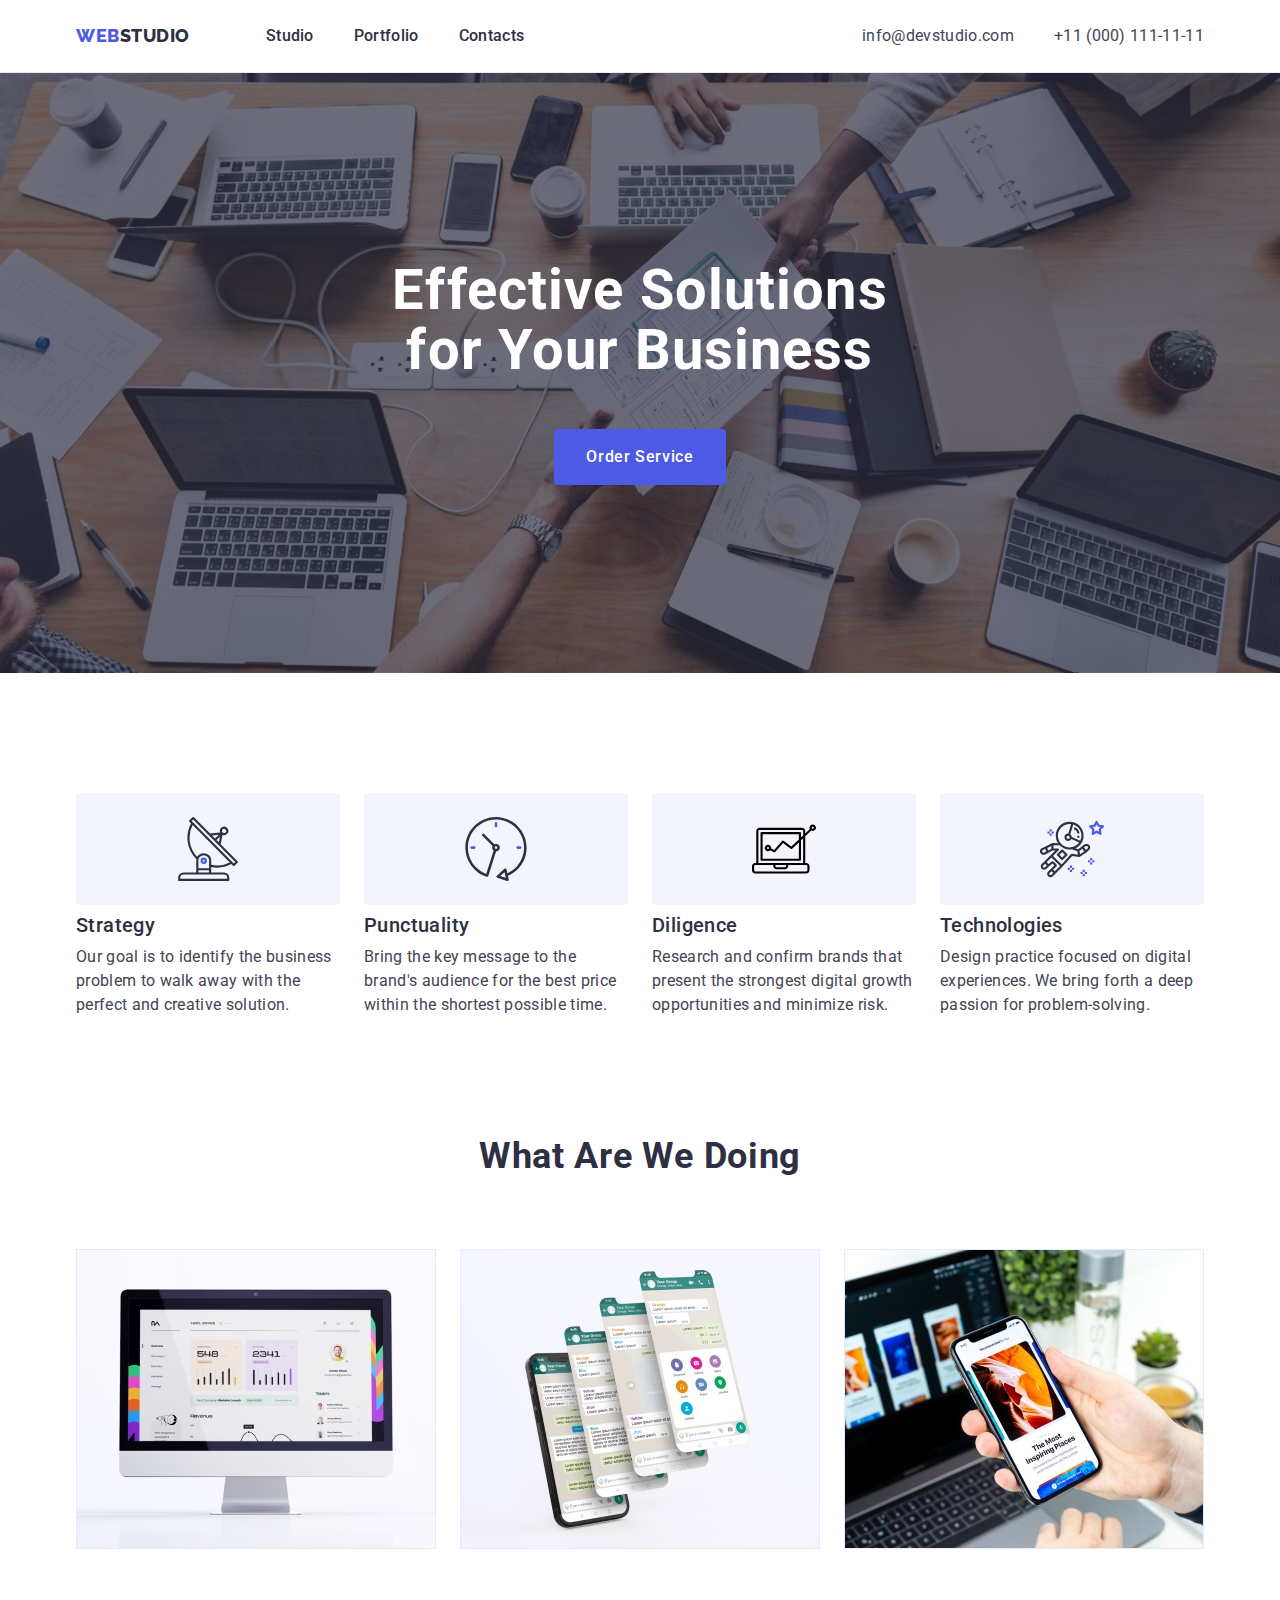
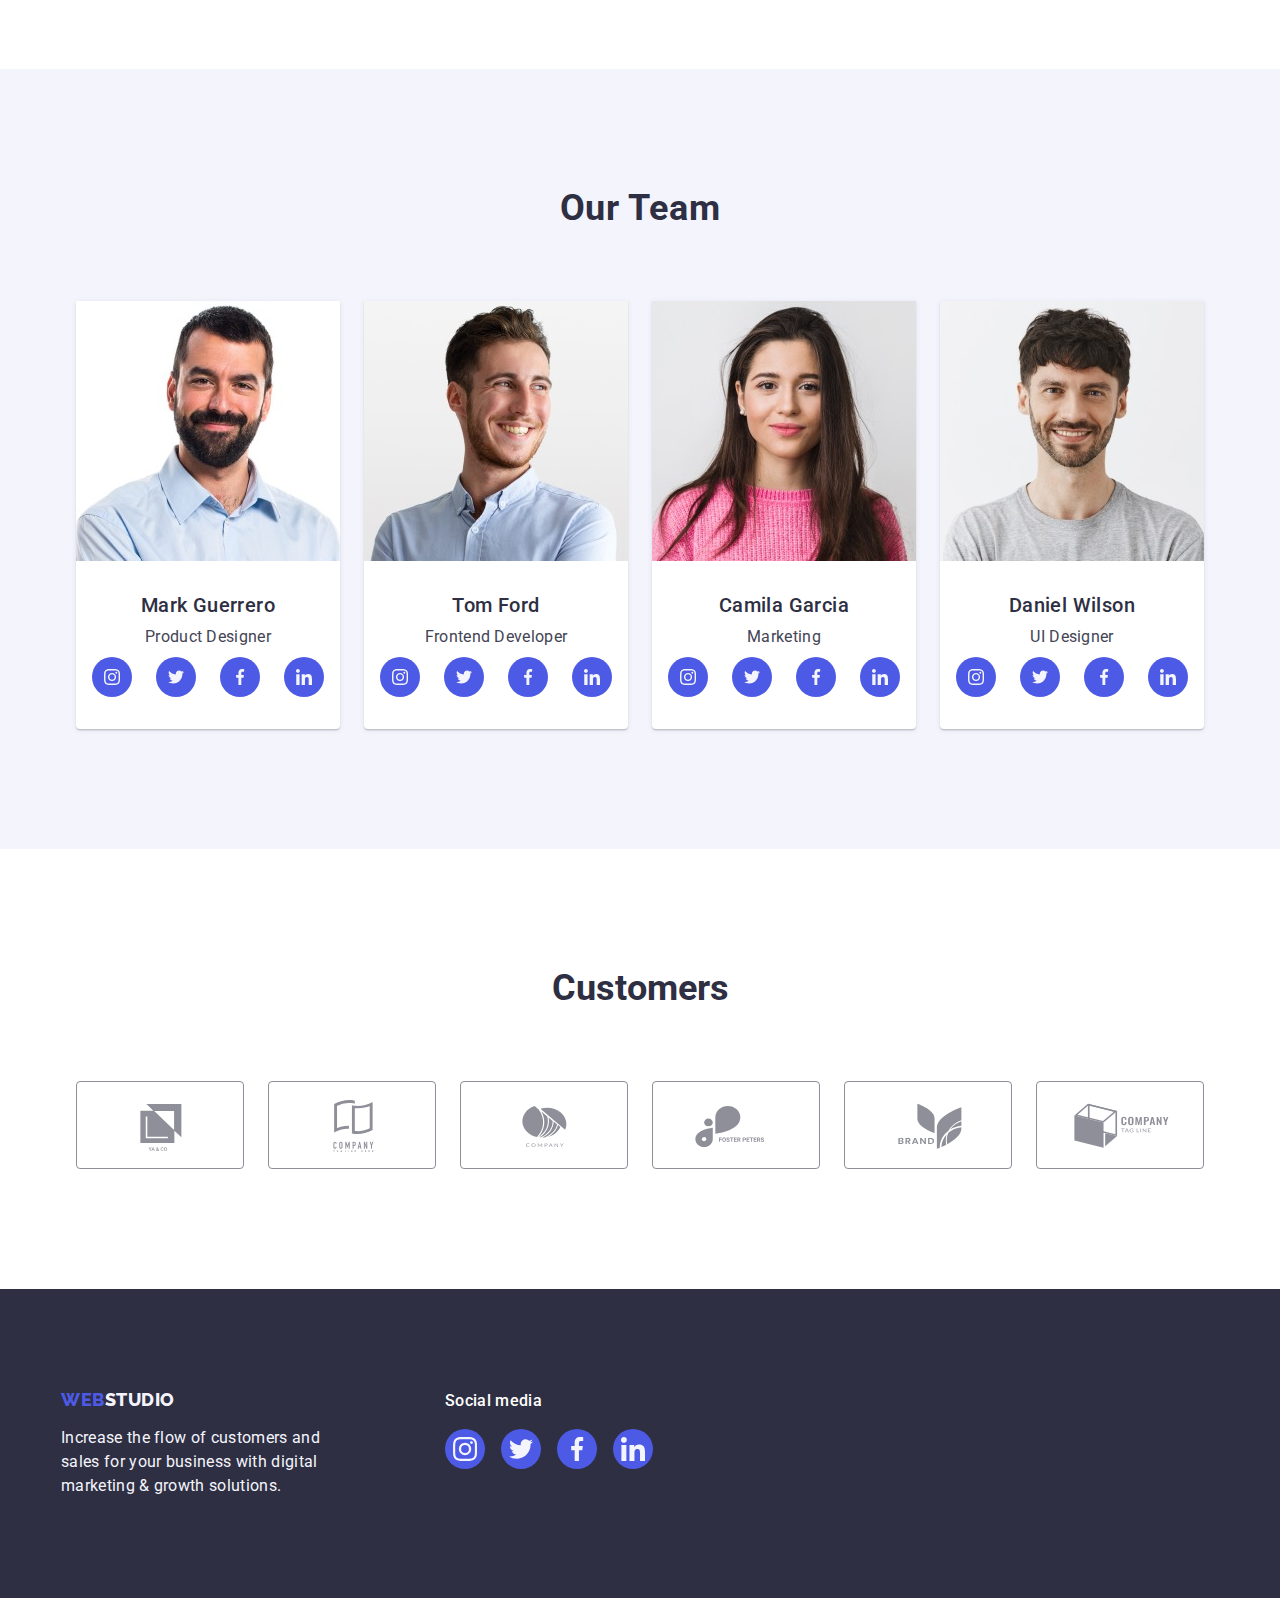
==== index.html @ 5a6593d8 "update" ====
<!DOCTYPE html>
<html lang="en">
<head>
    <meta charset="UTF-8">
    <title>Document</title>
    <link rel="stylesheet" href="https://cdnjs.cloudflare.com/ajax/libs/modern-normalize/1.0.0/modern-normalize.min.css">
    <link rel="stylesheet" href="./css/styles.css"> 
    <link rel="preconnect" href="https://fonts.googleapis.com">
    <link rel="preconnect" href="https://fonts.gstatic.com" crossorigin>
    <link rel="stylesheet" href="https://fonts.googleapis.com/css2?family=Raleway:wght@800&family=Roboto:wght@400;500;700;900&display=swap">
    <meta name="viewport" content="width=device-width, initial-scale=1.0">
</head>
 <body>
 <header class="main-header">
    <div class="navigation container">
        <nav class="navigation-main">
                <a class="logo link" href="./index.html">Web<span class="spn-1">Studio</span></a>
                <ul class="list-menu">
                    <li><a class="main-studio link-menu" href="./index.html">Studio</a></li>
                    <li><a class="main-studio link-menu" href="./portfolio.html">Portfolio</a></li>
                    <li><a class="main-studio link-menu" href="">Contacts</a></li>
                </ul>
        </nav>
        <address class="header_adr-one">
            <ul class="header_adr-one-list">
                <li class="header_adr-one-list">
                    <a class="mail-to link" href="mailto:info@devstudio.com">info@devstudio.com</a>
                </li>
                <li class="header_adr-one-list">
                    <a class="mail-to link" href="tel:+110001111111">+11 (000) 111-11-11</a>
                </li>
            </ul>
        </address>
    </div>
 </header>
    <main>
    <section class="section-one">
        <div class="container">
        <h1 class="first-header-main">Effective Solutions for Your Business</h1>
        <button type="button" class="main-button">Order Service</button>
        </div>
    </section>
    <section class="section-two">
        <div class="container">
        <h2 class="visually-hidden">przerwa</h2>
        <ul class="list strategy-list">
            <li class="section-two-list">
                <div class="section-two-icons">
                    <svg width="64" height="64">
                    <use href="./images/icons.svg#icon-antenna-1"></use>
                    </svg></div>
            <h3 class="list-point">Strategy</h3>
             <p class="main-paragraph">Our goal is to identify the business problem to walk away with the perfect and creative solution.</p>
            </li>
            <li class="section-two-list">
                <div class="section-two-icons"><svg width="64" height="64">
                        <use href="./images/icons.svg#icon-clock-1"></use>
                    </svg></div>
            <h3 class="list-point">Punctuality</h3>
             <p class="main-paragraph">Bring the key message to the brand's audience for the best price within the shortest possible time.</p>
            </li>
            <li class="section-two-list">
                <div class="section-two-icons"><svg width="64" height="64">
                        <use href="./images/icons.svg#icon-computer-1"></use>
                    </svg></div>
            <h3 class="list-point">Diligence</h3>
             <p class="main-paragraph">Research and confirm brands that present the strongest digital growth opportunities and minimize risk.</p>
            </li>
            <li class="section-two-list">
                <div class="section-two-icons"><svg width="64" height="64">
                        <use href="./images/icons.svg#icon-astronaut-1"></use>
                    </svg></div>
            <h3 class="list-point">Technologies</h3>
             <p class="main-paragraph"> Design practice focused on digital experiences. We bring forth a deep passion for problem-solving.</p>
            </li>
        </ul>
        </div>
    </section>
    <section class="section-three">
        <div class="container">
        <h2 class="what-are-we"> What are we doing</h2>
        <ul class="list">
        <li class="products-third-section"><img src="./images/computer_image_1.jpg" width="360" height="300" alt="iMac"></li>
        <li class="products-third-section"><img src="./images/computer_image_2.jpg" width="360" height="300" alt="Screen of multiple phones"></li>
        <li class="products-third-section"><img src="./images/computer_image_3.jpg" width="360" height="300" alt="iPhone"></li>
        </ul>
        </div>
    </section>
    <section class="section-four">
        <div class="container">
        <h2 class="our-team">Our Team</h2>
         <ul class="list">
            <li class="team-view">
                <img src="./images/team_card_1.jpg" width="264" height="260" alt="a man with beard in a blue shirt">
                <div class="employee-container"><h3 class="list-point list-point-central">Mark Guerrero</h3><p class="main-paragraph main-paragraph-central">Product Designer</p>
                <ul class="social-class list">
                 <li class="social-icons list">
                     <a href="" class="icons-sm link">
                        <svg class="svg-social" width="16" height="16">
                         <use href="./images/icons.svg#icon-instagram-2"></use>
                        </svg>
                    </a>
                </li>
                <li class="social-icons list">
                    <a href="" class="icons-sm link">
                        <svg class="svg-social" width="16" height="16">
                            <use href="./images/icons.svg#icon-twitter-1"></use>
                        </svg>
                    </a>
                </li>
                <li class="social-icons list">
                    <a href="" class="icons-sm link">
                        <svg class="svg-social" width="16" height="16">
                            <use href="./images/icons.svg#icon-facebook-1"></use>
                        </svg>
                    </a>
                </li>
                <li class="social-icons list">
                    <a href="" class="icons-sm link">
                        <svg class="svg-social" width="16" height="16">
                            <use href="./images/icons.svg#icon-linkedin-1"></use>
                        </svg>
                    </a>
                </li>
                </ul>
                </div>
             </li>
             <li class="team-view">
                <img src="./images/team_card_2.jpg" width="264" height="260" alt="a smiling man in a blue shirt">
                <div class="employee-container"><h3  class="list-point list-point-central">Tom Ford</h3><p class="main-paragraph main-paragraph-central">Frontend Developer</p><ul class="social-class list">
                    <li class="social-icons link">
                        <a href="" class="icons-sm link">
                            <svg class="svg-social" width="16" height="16">
                                <use href="./images/icons.svg#icon-instagram-2"></use>
                            </svg>
                        </a>
                    </li>
                    <li class="social-icons list">
                        <a href="" class="icons-sm link">
                            <svg class="svg-social" width="16" height="16">
                                <use href="./images/icons.svg#icon-twitter-1"></use>
                            </svg>
                        </a>
                    </li>
                    <li class="social-icons list">
                        <a href="" class="icons-sm link">
                            <svg class="svg-social" width="16" height="16">
                                <use href="./images/icons.svg#icon-facebook-1"></use>
                            </svg>
                        </a>
                    </li>
                    <li class="social-icons list">
                        <a href="" class="icons-sm link">
                            <svg class="svg-social" width="16" height="16">
                                <use href="./images/icons.svg#icon-linkedin-1"></use>
                            </svg>
                        </a>
                    </li>
                </ul>
                </div>
             </li>
             <li class="team-view">
                <img src="./images/team_card_4.jpg" width="264" height="260" alt="a women in a pink blouse">
                <div class="employee-container"><h3 class="list-point list-point-central">Camila Garcia</h3><p class="main-paragraph main-paragraph-central">Marketing</p><ul class="social-class list">
                    <li class="social-icons list">
                        <a href="" class="icons-sm link">
                            <svg class="svg-social" width="16" height="16">
                                <use href="./images/icons.svg#icon-instagram-2"></use>
                            </svg>
                        </a>
                    </li>
                    <li class="social-icons list">
                        <a href="" class="icons-sm link">
                            <svg class="svg-social" width="16" height="16">
                                <use href="./images/icons.svg#icon-twitter-1"></use>
                            </svg>
                        </a>
                    </li>
                    <li class="social-icons list">
                        <a href="" class="icons-sm link">
                            <svg class="svg-social" width="16" height="16">
                                <use href="./images/icons.svg#icon-facebook-1"></use>
                            </svg>
                        </a>
                    </li>
                    <li class="social-icons list">
                        <a href="" class="icons-sm link">
                            <svg class="svg-social" width="16" height="16">
                                <use href="./images/icons.svg#icon-linkedin-1"></use>
                            </svg>
                        </a>
                    </li>
                </ul>
                </div>
             </li>
             <li class="team-view">
                <img src="./images/team_card_3.jpg" width="264" height="260" alt="a smiling man in a gray shirt">
                <div class="employee-container"><h3 class="list-point list-point-central">Daniel Wilson</h3><p class="main-paragraph main-paragraph-central">UI Designer</p><ul class="social-class list">
                    <li class="social-icons list">
                        <a href="" class="icons-sm link">
                            <svg class="svg-social" width="16" height="16">
                                <use href="./images/icons.svg#icon-instagram-2"></use>
                            </svg>
                        </a>
                    </li>
                    <li class="social-icons list">
                        <a href="" class="icons-sm link">
                            <svg class="svg-social" width="16" height="16">
                                <use href="./images/icons.svg#icon-twitter-1"></use>
                            </svg>
                        </a>
                    </li>
                    <li class="social-icons list">
                        <a href="" class="icons-sm link">
                            <svg class="svg-social" width="16" height="16">
                                <use href="./images/icons.svg#icon-facebook-1"></use>
                            </svg>
                        </a>
                    </li>
                    <li class="social-icons list">
                        <a href="" class="icons-sm link">
                            <svg class="svg-social" width="16" height="16">
                                <use href="./images/icons.svg#icon-linkedin-1"></use>
                            </svg>
                        </a>
                    </li>
                </ul>
                </div>
             </li>
         </ul>
        </div>
    </section>
    <section class="section-five">
    <div class="container">
      <h2 class="customers">Customers</h2>
      <ul class="customers-list list">
        <li class="customers-list-points list">
            <a href="" class="customers-link link">
                <svg class="customers-svg" width="104" height="56">
                    <use href="./images/icons.svg#icon-Logo"></use>
                </svg>
            </a>
        </li>
        <li class="customers-list-points list">
            <a href="" class="customers-link link">
                <svg class="customers-svg" width="104" height="56">
                    <use href="./images/icons.svg#icon-Logo-2"></use>
                </svg>
            </a>
        </li>
        <li class="customers-list-points list">
            <a href="" class="customers-link link">
                <svg class="customers-svg" width="104" height="56">
                    <use href="./images/icons.svg#icon-Logo-3"></use>
                </svg>
            </a>
        </li>
        <li class="customers-list-points list">
            <a href="" class="customers-link link">
                <svg class="customers-svg" width="104" height="56">
                    <use href="./images/icons.svg#icon-Logo-4"></use>
                </svg>
            </a>
        </li>
        <li class="customers-list-points list">
            <a href="" class="customers-link link">
                <svg class="customers-svg" width="104" height="56">
                    <use href="./images/icons.svg#icon-Logo-5"></use>
                </svg>
            </a>
        </li>
        <li class="customers-list-points list">
            <a href="" class="customers-link link">
                <svg class="customers-svg" width="104" height="56">
                    <use href="./images/icons.svg#icon-Logo-6"></use>
                </svg>
            </a>
        </li>
      </ul>
    </div>
    </section>
    </main>
 <footer class="footer">
    <div class="container footer-container">
        <div class="footer-logo">
      <a class="logo link footer-link" href="./index.html">Web<span class="spn-2">Studio</span></a>
      <p class="footer-paragraph">Increase the flow of customers and sales for your business with digital marketing & growth solutions.</p></div>
    <div class="footer-social">
        <p class="sm-paragraph">Social media</p>
        <ul class="footer-sm-list list">
            <li class="sm-footer-container">
                <a href="" class="footer-sm-link"><svg class="social-icon-footer" width="24" height="24">
                        <use href="./images/icons.svg#icon-instagram-2"></use>
                    </svg>
                </a>
            </li>
            <li class="sm-footer-container">
                <a href="" class="footer-sm-link"><svg class="social-icon-footer" width="24" height="24">
                        <use href="./images/icons.svg#icon-twitter-1"></use>
                    </svg>
                </a>
            </li>
            <li class="sm-footer-container">
                <a href="" class="footer-sm-link"><svg class="social-icon-footer" width="24" height="24">
                        <use href="./images/icons.svg#icon-facebook-1"></use>
                    </svg>
                </a>
            </li>
            <li class="sm-footer-container">
                <a href="" class="footer-sm-link"><svg class="social-icon-footer" width="24" height="24">
                        <use href="./images/icons.svg#icon-linkedin-1"></use>
                    </svg>
                </a>
            </li>
        </ul>
    </div>
    </div>
 </footer>
</body>
</html>
---- css/styles.css ----
* {
    box-sizing: border-box;
    margin: 0;
    padding: 0;
}

body {
    font-family: 'Roboto', sans-serif;
    color: var(--text);
    background-color: var(--background-color);
}

:root {
    --primary-brand: #4D5AE5;
    --background-color: #FFFFFF;
    --dark: #2e2f42;
    --default-buttons-text: #4d5ae5;
    --default-buttons-background: #f4f4fd;
    --pressed-state: #404bbf;
    --text: #434455;
    --success: #31D0AA;
    --subtle-text: #8E8F99;
    --accent: #E7E9FC;
    --light: #F4F4FD; 
    --modal-overlay: #2E2F42;
    --hero-background: #2E2F42;
    --white-background: #FFFFFF;
    --modal-background: #FCFCFC;
}

.logo {
    font-family: 'Raleway', sans-serif;
    font-weight: 800;
    font-size: 18px;
    line-height: 1.17;
    letter-spacing: 0.03em;
    text-transform: uppercase;
    color: var(--default-buttons-text);
    margin-right: 76px;
}

.section-one {
    background-color: var(--dark);
    padding: 188px 0;
    justify-content: space-between;
    background-image: linear-gradient(rgba(46, 47, 66, 0.7), rgba(46, 47, 66, 0.7)), url(../images/people-office_1.jpg);
    max-width: 1440px;
    background-repeat: no-repeat;
    background-position: center;
    background-size: cover;
    margin: 0 auto;
}

.first-header-main {
    font-size: 56px;
    text-align: center;
    line-height: 1.07;
    letter-spacing: 0.02em;
    color: var(--background-color);
    max-width: 496px;
    justify-content: center;
    margin: 0 auto;
}

.main-button {
    background-color: var(--default-buttons-text);
    font-family: 'Roboto',sans-serif;
    font-weight: 500;
    font-size: 16px;
    line-height: 1.5;
    letter-spacing: 0.04em;
    color: var(--background-color);
    display: block;
    min-width: 169px;
    height: 56px;
    border: none;
    border-radius: 4px;
    cursor: pointer;
    justify-content: center;
    margin: 0 auto;
    margin-top: 48px;
    word-wrap: break-word;
    padding: 16px 32px;
}

.main-button:hover {
    background-color: var(--pressed-state);
}

.main-button:focus {
    background-color: var(--pressed-state);
}

.main-button:focus {
    cursor: pointer;
}

.list-point {
    font-weight: 500;
    font-size: 20px;
    line-height: 1.2;
    letter-spacing: 0.02em;
    color: var(--dark);
    margin-bottom: 8px;
    margin-bottom: 8px;
}

.list-point-central {
    text-align: center;
    margin-bottom: 8px;
}


.main-paragraph {
    font-size: 16px;
    line-height: 1.5;
    letter-spacing: 0.02em;
    color: var(--text);
}

.main-paragraph-central {
    text-align: center;
}

.what-are-we {
    font-size: 36px;
    line-height: 1.11;
    text-align: center;
    letter-spacing: 0.02em;
    text-transform: capitalize;
    color: var(--dark);
    margin-bottom: 72px;
}

.section-four {
    background-color: var(--light);
}

.our-team {
    font-size: 36px;
    line-height: 1.11;
    text-align: center;
    letter-spacing: 0.02em;
    text-transform: capitalize;
    color: var(--dark);
    margin-bottom: 72px;
}

.team-view {
    background-color: var(--background-color);
    flex-basis: calc((100% - 72px) / 4);
    border-radius: 0px 0px 4px 4px;
    box-shadow: 0px 1px 6px rgba(46, 47, 66, 0.08),
        0px 1px 1px rgba(46, 47, 66, 0.16),
        0px 2px 1px rgba(46, 47, 66, 0.08);
}

.link {
    text-decoration: none;
    display: inline-block;
}

.portfolio-images-link {
    display: block;
}

.portfolio-images-link:hover {
    box-shadow: 0px 1px 6px rgba(46, 47, 66, 0.08),
        0px 1px 1px rgba(46, 47, 66, 0.16), 0px 2px 1px rgba(46, 47, 66, 0.08);
}

.portfolio-images-link:focus {
    box-shadow: 0px 1px 6px rgba(46, 47, 66, 0.08),
        0px 1px 1px rgba(46, 47, 66, 0.16), 0px 2px 1px rgba(46, 47, 66, 0.08);
}

.link-menu {
    text-decoration: none;
    display: inline-block;
    padding: 24px 0;
}

.header_adr-one {
    font-style: normal;
    display: flex;
    gap: 40px;
    align-items: center;

}

.header_adr-one-list {
    gap: 40px;
    display: flex;
}

.spn-1 {
    color: var(--dark);
}

.spn-2 {
    color: var(--default-buttons-background);
}

.list {
    list-style: none;
    gap: 24px;
    display: flex;
}

.list-buttons {
    justify-content: center;
    gap: 24px;
    margin-bottom: 72px;
    display: flex;
}

.list-portfolio {
    list-style: none;
    display: flex;
    justify-content: center;
    gap: 24px;
}
.main-studio {
    font-weight: 500;
    font-size: 16px;
    line-height: 1.5;
    letter-spacing: 0.02em;
    color: var(--dark);
    padding: 24px 0 24px;
}

.main-studio:hover {
     color: var(--pressed-state);
}

.main-studio:focus {
color: var(--pressed-state);
}

.mail-to {
    font-size: 16px;
    line-height: 1.5;
    letter-spacing: 0.02em;
    color: var(--text);
    text-align: match-parent;
}

.mail-to:hover { 
     color: var(--pressed-state);
}

.mail-to:focus {
     color: var(--pressed-state);
}

.section-two {
    padding: 120px 0;
}

.strategy-list {
   display: flex;
   gap: 24px;
}

.section-two-icons {
    display: flex;
    align-items: center;
    justify-content: center;
    height: 112px;
    background-color: var(--default-buttons-background);
    border-radius: 4px;
    margin-bottom: 8px;
}
.filter-button {
    font-family:'Roboto',sans-serif;
    font-weight: 500;
    font-size: 16px;
    line-height: 1.5;
    letter-spacing: 0.04em;
    color: var(--default-buttons-text);
    background-color: var(--light);
    padding: 12px 24px;
    border-radius: 4px;
    border: 1px solid var(--accent);
}

.filter-button:hover {
    background-color: var(--pressed-state);
    color: var(--background-color);
    border: 1px solid transparent;
    box-shadow: 0px 3px 1px rgba(0, 0, 0, 0.1),
        0px 2px 1px rgba(0, 0, 0, 0.08),
        0px 2px 2px rgba(0, 0, 0, 0.12);
}

.filter-button:focus {
   background-color: var(--pressed-state);
   color: var(--background-color);
   border: 1px solid transparent;
   box-shadow: 0px 3px 1px rgba(0, 0, 0, 0.1),
    0px 2px 1px rgba(0, 0, 0, 0.08),
    0px 2px 2px rgba(0, 0, 0, 0.12);
}

.filter-button:focus {
        cursor: pointer;
    }

.portfolio-images-dsc {
  font-weight: 500;
  font-size: 20px;
  line-height: 1.2;
  letter-spacing: 0.02em;
  color: var(--dark);
  margin-bottom: 8px;
}

.portfolio-images-additional-text {
    font-size: 16px;
    line-height: 1.5;
    letter-spacing: 0.02em;
    color: var(--text);

}
.footer {
    background-color: var(--dark);
    align-items: baseline;
    display: flex;
}

.footer .container {
    padding: 100px 0px;
}

.footer-paragraph {
    line-height: 1.5;
    color: var(--light);
    letter-spacing: 0.02em;
    max-width: 264px;
}

img {
    display: block;
}

.main-header {
    border-bottom: 1px solid var(--accent);
    box-shadow: 0px 2px 1px rgba(46, 47, 66, 0.08),
        0px 1px 1px rgba(46, 47, 66, 0.16),
        0px 1px 6px rgba(46, 47, 66, 0.08);
}

.navigation {
    display: flex;
    justify-content: space-between;
}

.container {
    width: 1158px;
    margin: 0 auto;
    padding: 0 15px 0 15px;
}

.navigation-main {
    display: flex;
    align-items: center;
}

.list-menu {
    list-style: none;
    display: flex;
    gap: 40px;
}

.visually-hidden {
    position: absolute;
    width: 1px;
    height: 1px;
    margin: -1px;
    border: 0;
    padding: 0;
    white-space: nowrap;
    clip-path: inset(100%);
    clip: rect(0 0 0 0);
    overflow: hidden;
}


.section-two-list {
    flex-basis: calc((100% - 72px)/4);
}

.section-three {
    padding-bottom: 120px;
}

.products-third-section {
    flex-basis: calc((100% - 3 * 16px) / 3);
}

.section-four {
    padding: 120px 0;
}

.employee-container {
    padding: 32px 0px;
}

.portfolio-header {
    border-bottom: 1px solid var(--accent);
}

.main-section {
    padding-top: 96px 0;
    padding-bottom: 120px 0;
}

.list-portfolio-two {
    display: flex;
    flex-wrap: wrap;
    column-gap: 24px;
    row-gap: 48px;
    list-style: none;
}

.list-portfolio-two-details {
    width: calc((100% - 48px) / 3);
}

.app-container {
    padding: 32px 16px;
    border: 1px solid var(--accent);
    border-top: none;
}

.portfolio-section-one {
    padding-top: 96px;
    padding-bottom: 120px;
}

/* Social icons */


.team-social-links > svg {
    display:block;
    width: 100%;
    height: 100%;
}

.social-class {
    display: flex;
    justify-content: center;
    gap: 24px;
    margin-top: 8px;
}

.social-icons {
    width: 40px;
    height: 40px;
}

.icons-sm {
    width: 100%;
    height: 100%;
    background-color: var(--primary-brand);
    border-radius: 50%;
    display: flex;
    align-items: center;
    justify-content: center;
}

.icons-sm:hover, .icons-sm:focus {
    background-color: var(--pressed-state);
}

.svg-social {
    fill: var(--default-buttons-background);
}


/* Section five */

.section-five {
 padding: 120px 0 120px;
 text-align: center;
}

.customers {
    font-size: 36px;
    line-height: 1.11;
    color: var(--dark);
    margin-bottom: 72px;
    text-align: center;
}

.customers-list {
    display: flex;
    gap: 24px;
}

.customers-list-points {
    width: calc((100% - 120px)/6);
    height: 88px;
}

.customers-link {
    width: 100%;
    height: 100%;
    border: 1px solid #8E8F99;
    border-radius: 4px;
    display: flex;
    align-items: center;
    justify-content: center;
    color: var(--subtle-text);
}

.customers-link:hover, .customers-link:focus {
border-color: var(--pressed-state);
color: var(--pressed-state)
}

.customers-svg {
    fill: currentColor;
}

.footer-container {
    display: flex;
    align-items: baseline;
}


.footer-logo {
    margin-right: 120px;
}
.sm-paragraph {
 font-weight: 500;
 font-size: 16px;
 line-height: 1.5;
 letter-spacing: 0.02em;
 color: var(--background-color);
 margin-bottom: 16px;
}

.footer-sm-list {
    display: flex;
    gap: 16px;
}

.sm-footer-container {
    height: 40px;
    width: 40px;
}

.footer-sm-link {
   width: 100%;
   height: 100%;
   background-color: var(--primary-brand);
   border-radius: 50%;
   display: flex;
   align-items: center;
   justify-content: center;
}

.footer-sm-link:hover, .footer-sm-link:focus {
    background-color: var(--success);
}

.social-icon-footer {
    fill: var(--default-buttons-background);
}

.footer-social {
    display: block;
    line-height: 1.15;
}

.footer-link {
    display: inline-block;
    margin-bottom: 16px;
}
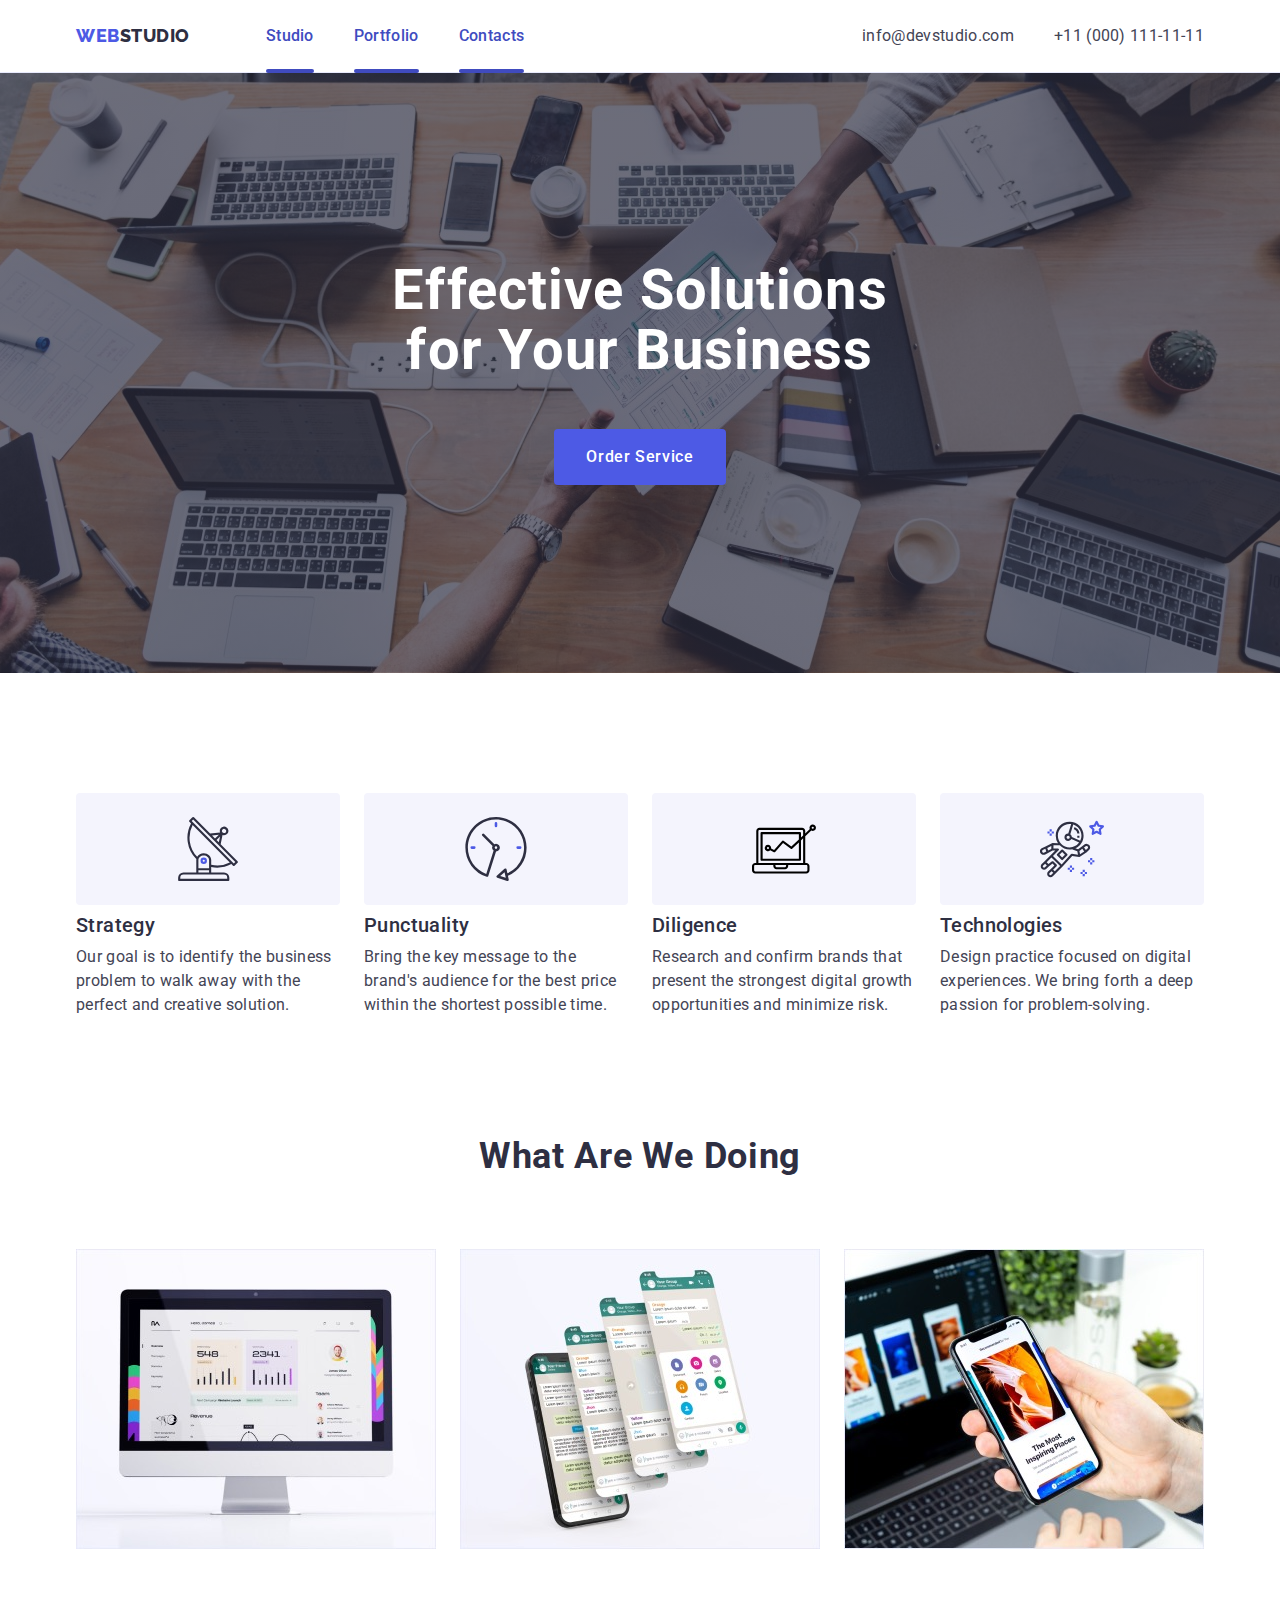
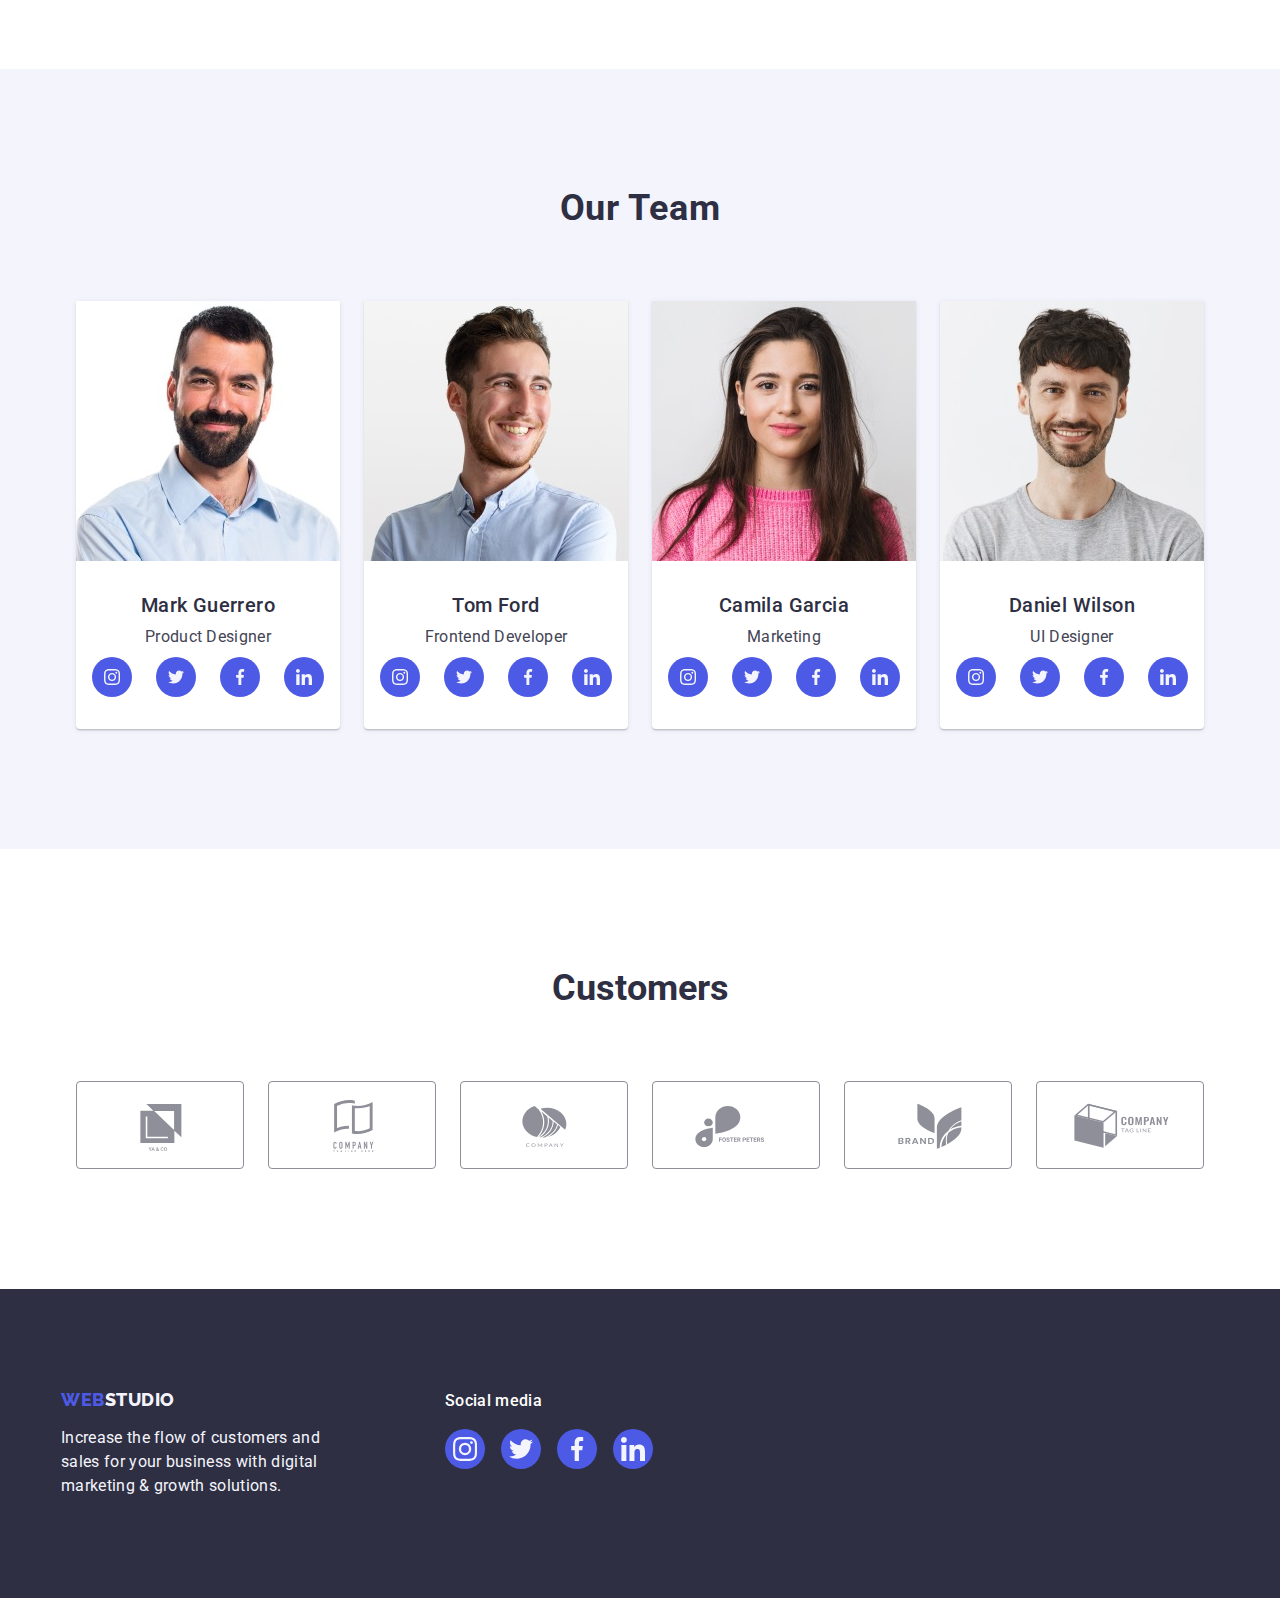
==== commit 07aba8e4: "update" ====
--- a/index.html
+++ b/index.html
@@ -16,9 +16,9 @@
         <nav class="navigation-main">
                 <a class="logo link" href="./index.html">Web<span class="spn-1">Studio</span></a>
                 <ul class="list-menu">
-                    <li><a class="main-studio link-menu" href="./index.html">Studio</a></li>
-                    <li><a class="main-studio link-menu" href="./portfolio.html">Portfolio</a></li>
-                    <li><a class="main-studio link-menu" href="">Contacts</a></li>
+                    <li><a class="main-studio link-menu link-menu-active" href="./index.html">Studio</a></li>
+                    <li><a class="main-studio link-menu link-menu-active" href="./portfolio.html">Portfolio</a></li>
+                    <li><a class="main-studio link-menu link-menu-active" href="">Contacts</a></li>
                 </ul>
         </nav>
         <address class="header_adr-one">
@@ -37,7 +37,7 @@
     <section class="section-one">
         <div class="container">
         <h1 class="first-header-main">Effective Solutions for Your Business</h1>
-        <button type="button" class="main-button">Order Service</button>
+        <button data-modal-open type="button" class="main-button">Order Service</button>
         </div>
     </section>
     <section class="section-two">
@@ -316,5 +316,15 @@
     </div>
     </div>
  </footer>
+ <div class="modal-class is-hidden" data-modal>
+    <div class="modal-window">
+        <button type="button" class="modal-button" data-modal-close>
+        <svg class="modal-svg" width="8" height="8">
+            <use href="./images/icons.svg#icon-Vector-X"></use>
+        </svg>
+ </button>
+  </div>
+ </div>
+  <script src="./js/modal.js"></script>
 </body>
 </html>--- a/css/styles.css
+++ b/css/styles.css
@@ -81,6 +81,7 @@
     margin-top: 48px;
     word-wrap: break-word;
     padding: 16px 32px;
+    transition: background-color 250ms cubic-bezier(0.4, 0, 0.2, 1);
 }
 
 .main-button:hover {
@@ -89,9 +90,6 @@
 
 .main-button:focus {
     background-color: var(--pressed-state);
-}
-
-.main-button:focus {
     cursor: pointer;
 }
 
@@ -157,11 +155,11 @@
 
 .link {
     text-decoration: none;
-    display: inline-block;
 }
 
 .portfolio-images-link {
     display: block;
+    transition: box-shadow 250ms cubic-bezier(0.4, 0, 0.2, 1);
 }
 
 .portfolio-images-link:hover {
@@ -172,6 +170,93 @@
 .portfolio-images-link:focus {
     box-shadow: 0px 1px 6px rgba(46, 47, 66, 0.08),
         0px 1px 1px rgba(46, 47, 66, 0.16), 0px 2px 1px rgba(46, 47, 66, 0.08);
+}
+
+.portfolio-images-link:hover .portfolio-boxes-description,
+portfolio-images-link:focus .portfolio-boxes-description {
+    transform: translateY(0%);
+}
+
+.portfolio-boxes-description {
+    transform: translateY(100%);
+    transition: transform 250ms cubic-bezier(0.4, 0, 0.2, 1);
+    position: absolute;
+    top: 0;
+    font-size: 16px;
+    line-height: 1.5;
+    letter-spacing: 0.02em;
+    color: var(--light);
+    padding: 40px 32px;
+    background-color: var(--primary-brand);
+    height: 100%;
+    width: 100%;
+}
+
+.portfolio-boxes-description:hover,
+.portfolio-boxes-description:focus {
+    transform: translateY(0%);
+}
+
+.image-boxes {
+    position: relative;
+    overflow: hidden;
+}
+
+.header_adr-one {
+    font-style: normal;
+    display: flex;
+    gap: 40px;
+    align-items: center;
+}
+
+.header_adr-one-list {
+    gap: 40px;
+    display: flex;
+}
+
+.spn-1 {
+    color: var(--dark);
+}
+
+.spn-2 {
+    color: var(--default-buttons-background);
+}
+
+.list {
+    list-style: none;
+    gap: 24px;
+    display: flex;
+}
+
+.list-buttons {
+    justify-content: center;
+    gap: 24px;
+    margin-bottom: 72px;
+    display: flex;
+}
+
+.list-portfolio {
+    list-style: none;
+    display: flex;
+    justify-content: center;
+    gap: 24px;
+}
+
+.main-studio {
+    font-weight: 500;
+    font-size: 16px;
+    line-height: 1.5;
+    letter-spacing: 0.02em;
+    color: var(--dark);
+    padding: 24px 0 24px;
+}
+
+.main-studio:hover {
+    color: var(--pressed-state);
+}
+
+.main-studio:focus {
+    color: var(--pressed-state);
 }
 
 .link-menu {
@@ -180,61 +265,21 @@
     padding: 24px 0;
 }
 
-.header_adr-one {
-    font-style: normal;
-    display: flex;
-    gap: 40px;
-    align-items: center;
-
-}
-
-.header_adr-one-list {
-    gap: 40px;
-    display: flex;
-}
-
-.spn-1 {
-    color: var(--dark);
-}
-
-.spn-2 {
-    color: var(--default-buttons-background);
-}
-
-.list {
-    list-style: none;
-    gap: 24px;
-    display: flex;
-}
-
-.list-buttons {
-    justify-content: center;
-    gap: 24px;
-    margin-bottom: 72px;
-    display: flex;
-}
-
-.list-portfolio {
-    list-style: none;
-    display: flex;
-    justify-content: center;
-    gap: 24px;
-}
-.main-studio {
-    font-weight: 500;
-    font-size: 16px;
-    line-height: 1.5;
-    letter-spacing: 0.02em;
-    color: var(--dark);
-    padding: 24px 0 24px;
-}
-
-.main-studio:hover {
-     color: var(--pressed-state);
-}
-
-.main-studio:focus {
-color: var(--pressed-state);
+.link-menu-active {
+    position: relative;
+    color: var(--pressed-state);
+    transition: color 250ms cubic-bezier(0.4, 0, 0.2, 1);
+}
+
+.link-menu-active::after {
+    content: "";
+    position: absolute;
+    left: 0;
+    bottom: -1px;
+    height: 4px;
+    background-color: var(--pressed-state);
+    border-radius: 2px;
+    width: 100%;
 }
 
 .mail-to {
@@ -243,6 +288,7 @@
     letter-spacing: 0.02em;
     color: var(--text);
     text-align: match-parent;
+    transition: color 250ms cubic-bezier(0.4, 0, 0.2, 1);;
 }
 
 .mail-to:hover { 
@@ -282,6 +328,10 @@
     padding: 12px 24px;
     border-radius: 4px;
     border: 1px solid var(--accent);
+    transition: color 250ms cubic-bezier(0.4, 0, 0.2, 1),
+        background-color 250ms cubic-bezier(0.4, 0, 0.2, 1),
+        border-color 250ms cubic-bezier(0.4, 0, 0.2, 1),
+        box-shadow 250ms cubic-bezier(0.4, 0, 0.2, 1);;
 }
 
 .filter-button:hover {
@@ -371,6 +421,7 @@
     display: flex;
     gap: 40px;
 }
+
 
 .visually-hidden {
     position: absolute;
@@ -467,6 +518,7 @@
     display: flex;
     align-items: center;
     justify-content: center;
+    transition: background-color 250ms cubic-bezier(0.4, 0, 0.2, 1);
 }
 
 .icons-sm:hover, .icons-sm:focus {
@@ -512,6 +564,8 @@
     align-items: center;
     justify-content: center;
     color: var(--subtle-text);
+    transition: border-color 250ms cubic-bezier(0.4, 0, 0.2, 1),
+        color 250ms cubic-bezier(0.4, 0, 0.2, 1);;
 }
 
 .customers-link:hover, .customers-link:focus {
@@ -559,6 +613,7 @@
    display: flex;
    align-items: center;
    justify-content: center;
+   transition: background-color 250ms cubic-bezier(0.4, 0, 0.2, 1);;
 }
 
 .footer-sm-link:hover, .footer-sm-link:focus {
@@ -577,4 +632,63 @@
 .footer-link {
     display: inline-block;
     margin-bottom: 16px;
-}+}
+
+.modal-class {
+    position: fixed;
+    top: 0;
+    left: 0;
+    width: 100%;
+    height: 100%;
+    background-color: rgba(46, 47, 66, 0.4);
+    transition: opacity 250ms cubic-bezier(0.4, 0, 0.2, 1), visibility 250ms cubic-bezier(0.4, 0, 0.2, 1);
+}
+
+.is-hidden {
+    opacity: 0;
+    visibility: hidden;
+    pointer-events: none;
+}
+
+.modal-window {
+    position: absolute;
+    top:50%;
+    left: 50%;
+    transform: translate(-50%, -50%) scale(1);
+    width: 408px;
+    min-height: 584px;
+    border-radius: 4px;
+    background: var(--modal-background);
+    box-shadow: 0px 1px 1px rgba(0, 0, 0, 0.14),
+        0px 1px 3px rgba(0, 0, 0, 0.12),
+        0px 2px 1px rgba(0, 0, 0, 0.2);
+    transition: transform 250ms cubic-bezier(0.4, 0, 0.2, 1);
+}
+
+.modal-button {
+    position: absolute;
+    top: 24px;
+    right: 24px;
+    width: 24px;
+    height: 24px;
+    border-radius: 50%;
+    display: flex;
+    align-items: center;
+    justify-content: center;
+    background-color: var(--accent);
+    padding: 0;
+    border: 1px solid rgba(0, 0, 0, 0.1);
+    cursor: pointer;
+    transition: background-color 250ms cubic-bezier(0.4, 0, 0.2, 1), border 250ms cubic-bezier(0.4, 0, 0.2, 1);
+}
+
+.modal-button:hover,
+.modal-button:focus {
+    background-color: var(--pressed-state);
+    border: none;
+    fill: var(--white-background);
+}
+
+.modal-svg {
+    transition: fill 250ms cubic-bezier(0.4, 0, 0.2, 1);
+}
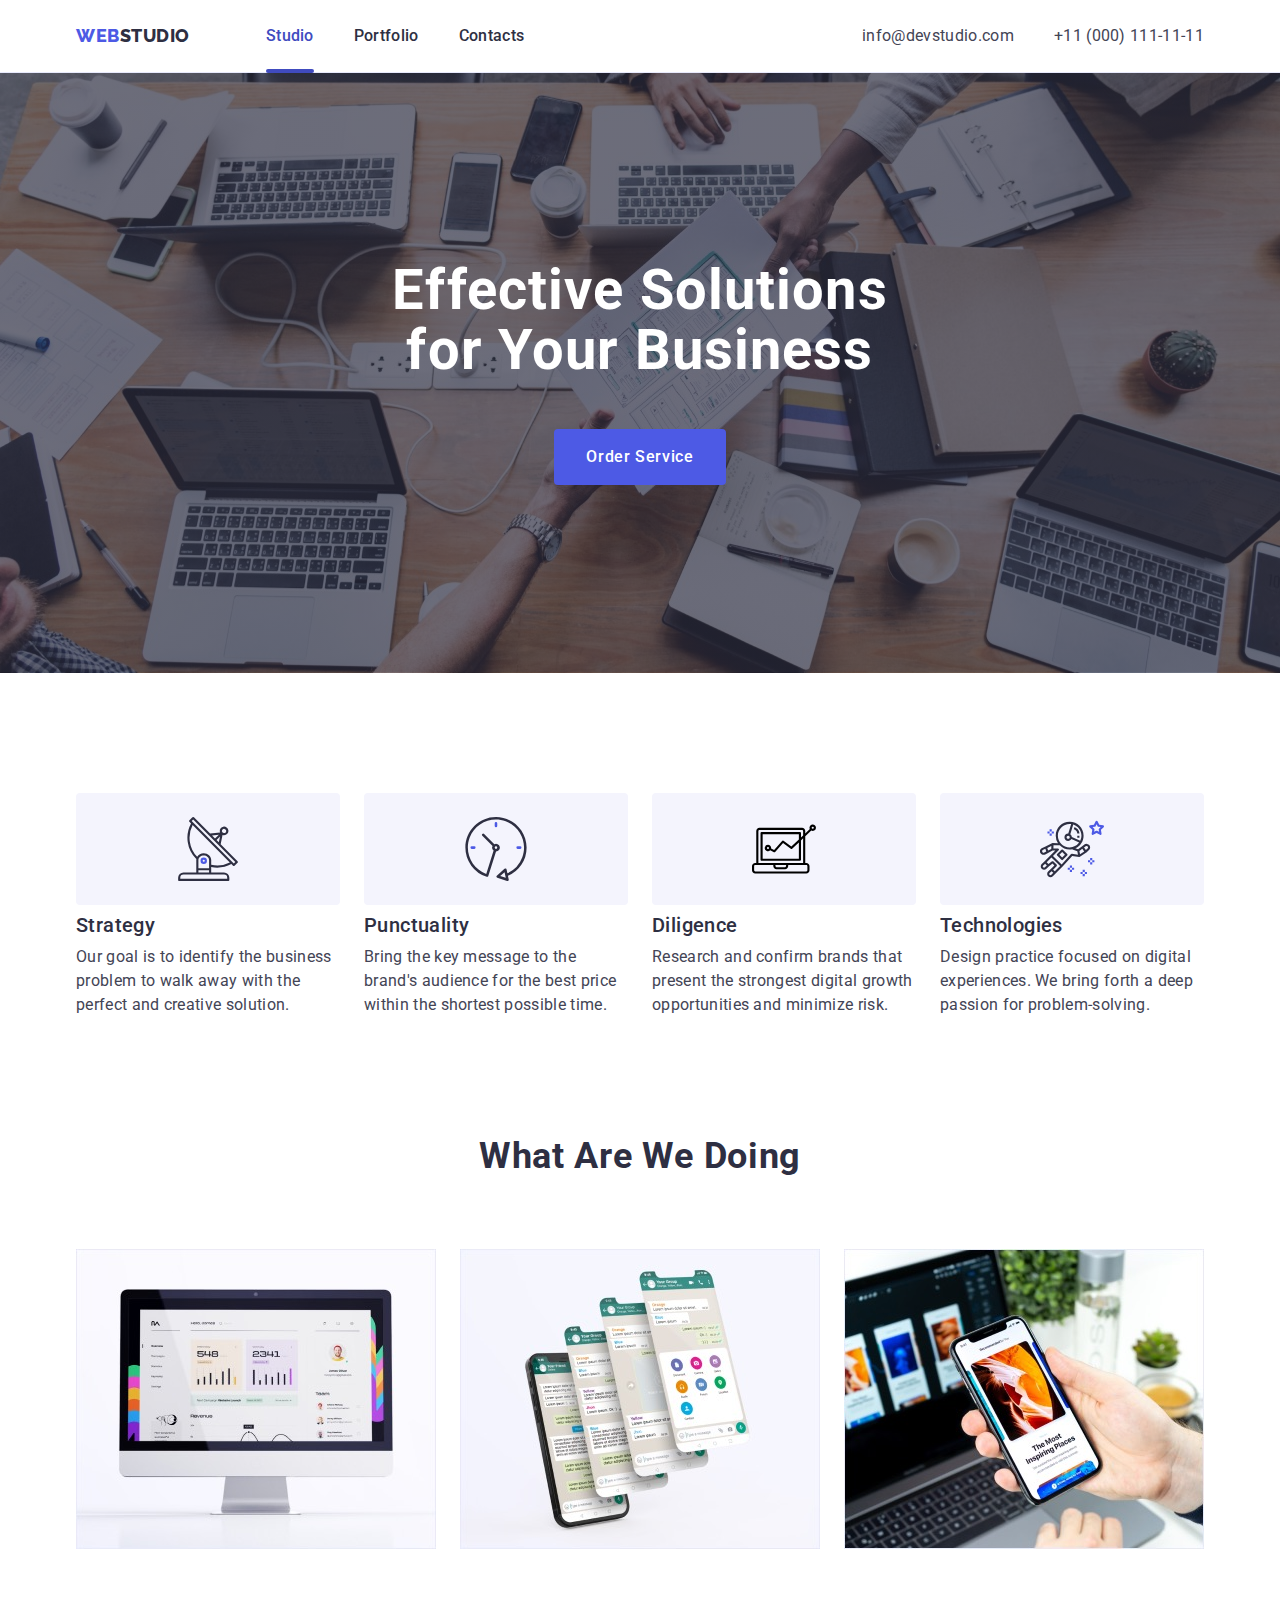
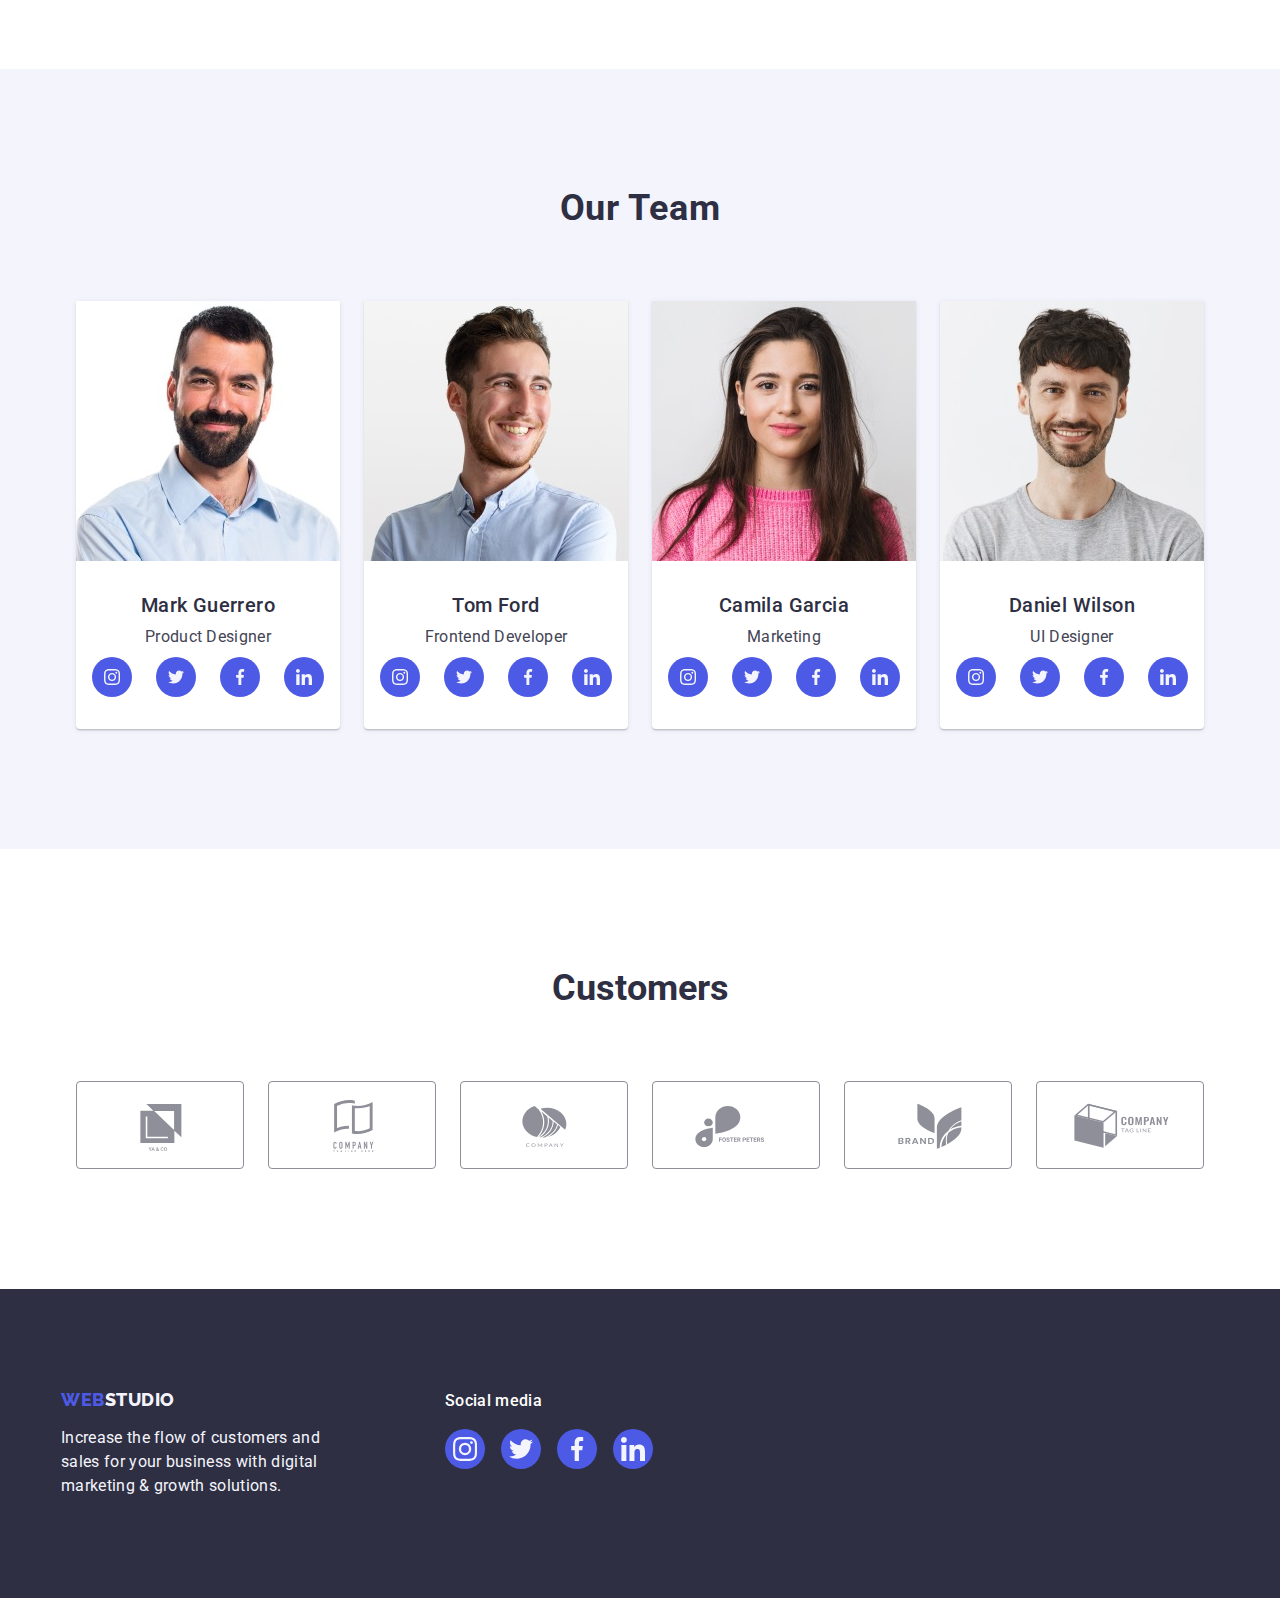
==== commit 4f679964: "update" ====
--- a/index.html
+++ b/index.html
@@ -17,8 +17,8 @@
                 <a class="logo link" href="./index.html">Web<span class="spn-1">Studio</span></a>
                 <ul class="list-menu">
                     <li><a class="main-studio link-menu link-menu-active" href="./index.html">Studio</a></li>
-                    <li><a class="main-studio link-menu link-menu-active" href="./portfolio.html">Portfolio</a></li>
-                    <li><a class="main-studio link-menu link-menu-active" href="">Contacts</a></li>
+                    <li><a class="main-studio link-menu" href="./portfolio.html">Portfolio</a></li>
+                    <li><a class="main-studio link-menu" href="">Contacts</a></li>
                 </ul>
         </nav>
         <address class="header_adr-one">
